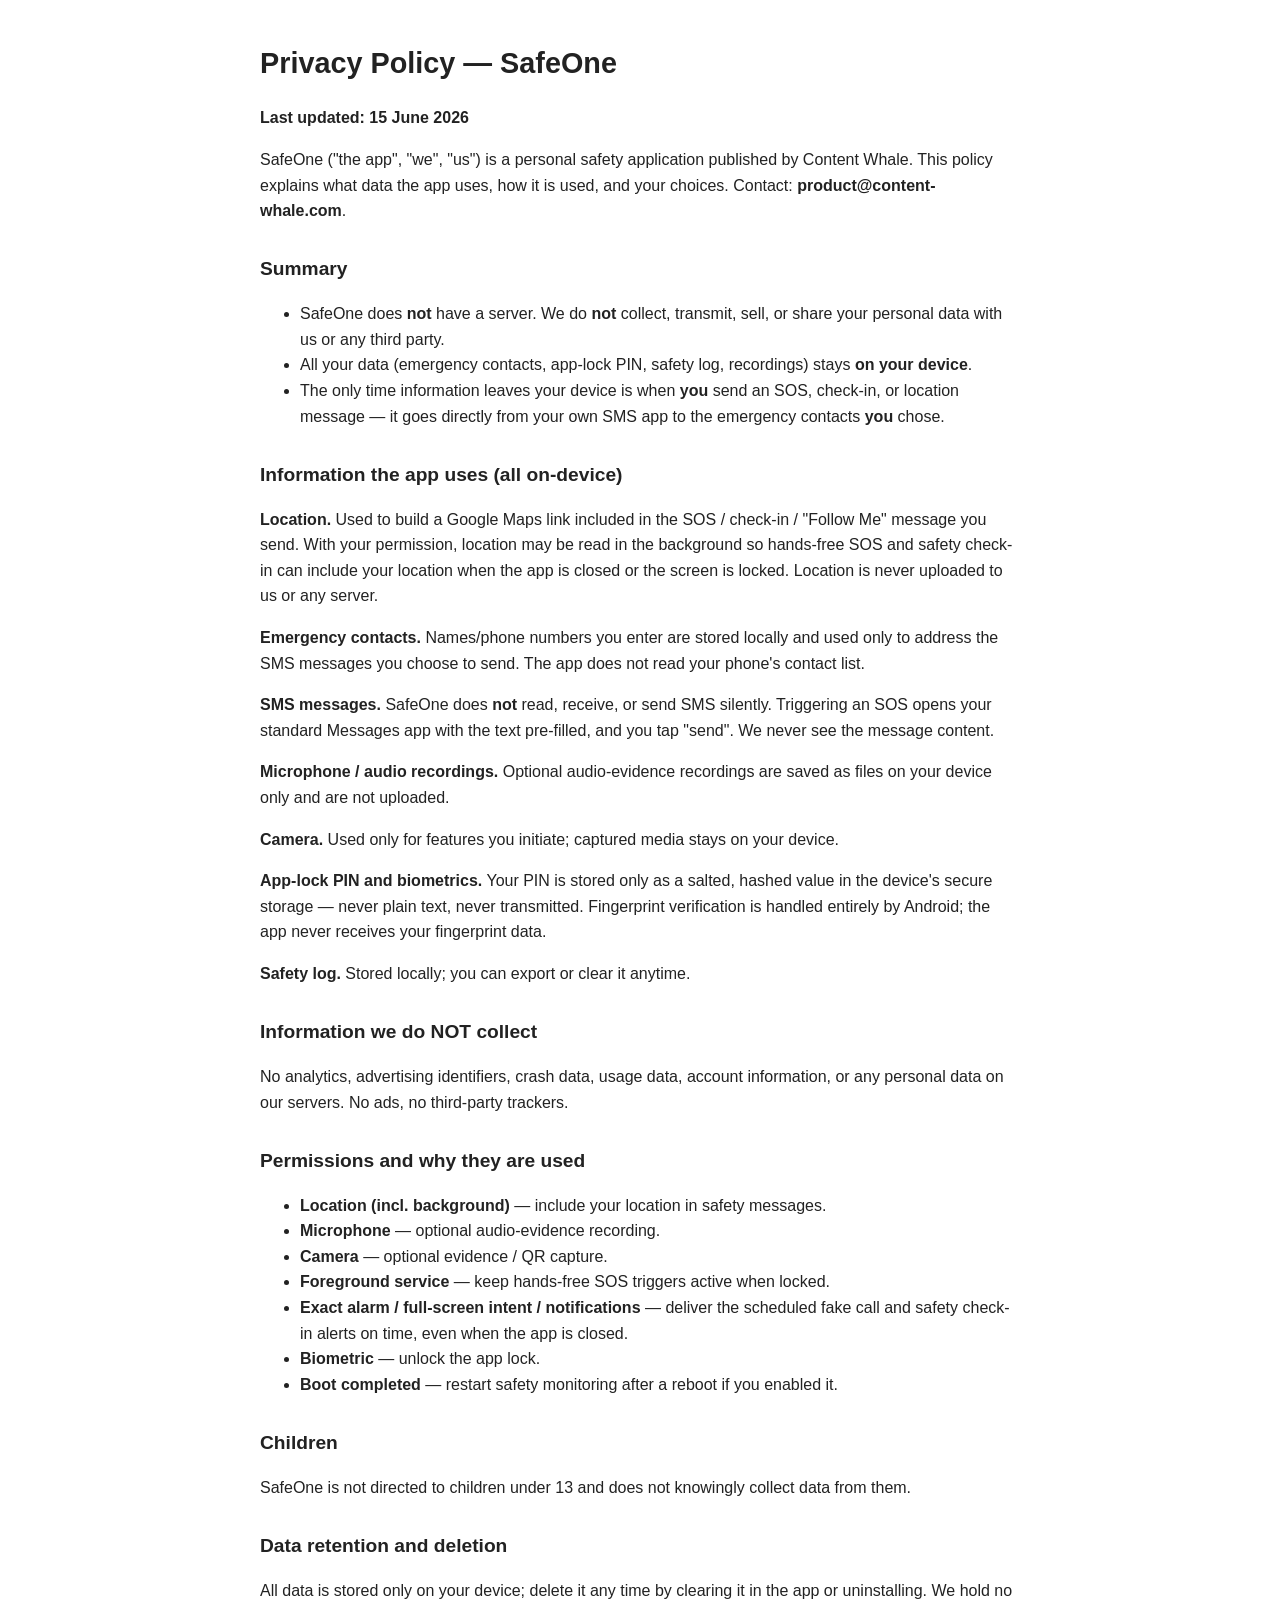
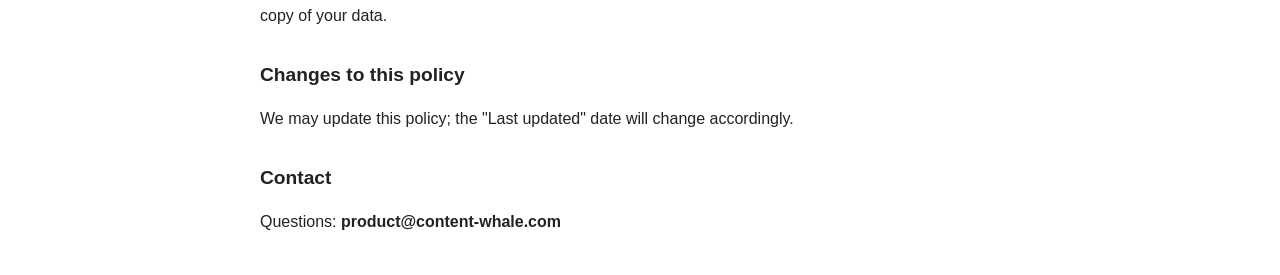
==== docs/index.html @ e4a793a6 "pushing  for playstore" ====
<!DOCTYPE html>
<html lang="en">
<head>
<meta charset="utf-8">
<meta name="viewport" content="width=device-width, initial-scale=1">
<title>SafeOne — Privacy Policy</title>
<style>
  body{font-family:-apple-system,Segoe UI,Roboto,Arial,sans-serif;max-width:760px;
       margin:40px auto;padding:0 20px;line-height:1.6;color:#222}
  h1{font-size:1.8rem} h2{margin-top:1.6em;font-size:1.2rem}
  code{background:#f3f3f3;padding:1px 4px;border-radius:3px}
</style>
</head>
<body>
<h1>Privacy Policy — SafeOne</h1>
<p><strong>Last updated: 15 June 2026</strong></p>
<p>SafeOne ("the app", "we", "us") is a personal safety application published by
Content Whale. This policy explains what data the app uses, how it is used, and
your choices. Contact: <strong>product@content-whale.com</strong>.</p>

<h2>Summary</h2>
<ul>
<li>SafeOne does <strong>not</strong> have a server. We do <strong>not</strong>
collect, transmit, sell, or share your personal data with us or any third party.</li>
<li>All your data (emergency contacts, app-lock PIN, safety log, recordings)
stays <strong>on your device</strong>.</li>
<li>The only time information leaves your device is when <strong>you</strong> send
an SOS, check-in, or location message — it goes directly from your own SMS app to
the emergency contacts <strong>you</strong> chose.</li>
</ul>

<h2>Information the app uses (all on-device)</h2>
<p><strong>Location.</strong> Used to build a Google Maps link included in the
SOS / check-in / "Follow Me" message you send. With your permission, location may
be read in the background so hands-free SOS and safety check-in can include your
location when the app is closed or the screen is locked. Location is never
uploaded to us or any server.</p>
<p><strong>Emergency contacts.</strong> Names/phone numbers you enter are stored
locally and used only to address the SMS messages you choose to send. The app
does not read your phone's contact list.</p>
<p><strong>SMS messages.</strong> SafeOne does <strong>not</strong> read, receive,
or send SMS silently. Triggering an SOS opens your standard Messages app with the
text pre-filled, and you tap "send". We never see the message content.</p>
<p><strong>Microphone / audio recordings.</strong> Optional audio-evidence
recordings are saved as files on your device only and are not uploaded.</p>
<p><strong>Camera.</strong> Used only for features you initiate; captured media
stays on your device.</p>
<p><strong>App-lock PIN and biometrics.</strong> Your PIN is stored only as a
salted, hashed value in the device's secure storage — never plain text, never
transmitted. Fingerprint verification is handled entirely by Android; the app
never receives your fingerprint data.</p>
<p><strong>Safety log.</strong> Stored locally; you can export or clear it anytime.</p>

<h2>Information we do NOT collect</h2>
<p>No analytics, advertising identifiers, crash data, usage data, account
information, or any personal data on our servers. No ads, no third-party trackers.</p>

<h2>Permissions and why they are used</h2>
<ul>
<li><strong>Location (incl. background)</strong> — include your location in safety messages.</li>
<li><strong>Microphone</strong> — optional audio-evidence recording.</li>
<li><strong>Camera</strong> — optional evidence / QR capture.</li>
<li><strong>Foreground service</strong> — keep hands-free SOS triggers active when locked.</li>
<li><strong>Exact alarm / full-screen intent / notifications</strong> — deliver the
scheduled fake call and safety check-in alerts on time, even when the app is closed.</li>
<li><strong>Biometric</strong> — unlock the app lock.</li>
<li><strong>Boot completed</strong> — restart safety monitoring after a reboot if you enabled it.</li>
</ul>

<h2>Children</h2>
<p>SafeOne is not directed to children under 13 and does not knowingly collect
data from them.</p>

<h2>Data retention and deletion</h2>
<p>All data is stored only on your device; delete it any time by clearing it in
the app or uninstalling. We hold no copy of your data.</p>

<h2>Changes to this policy</h2>
<p>We may update this policy; the "Last updated" date will change accordingly.</p>

<h2>Contact</h2>
<p>Questions: <strong>product@content-whale.com</strong></p>
</body>
</html>
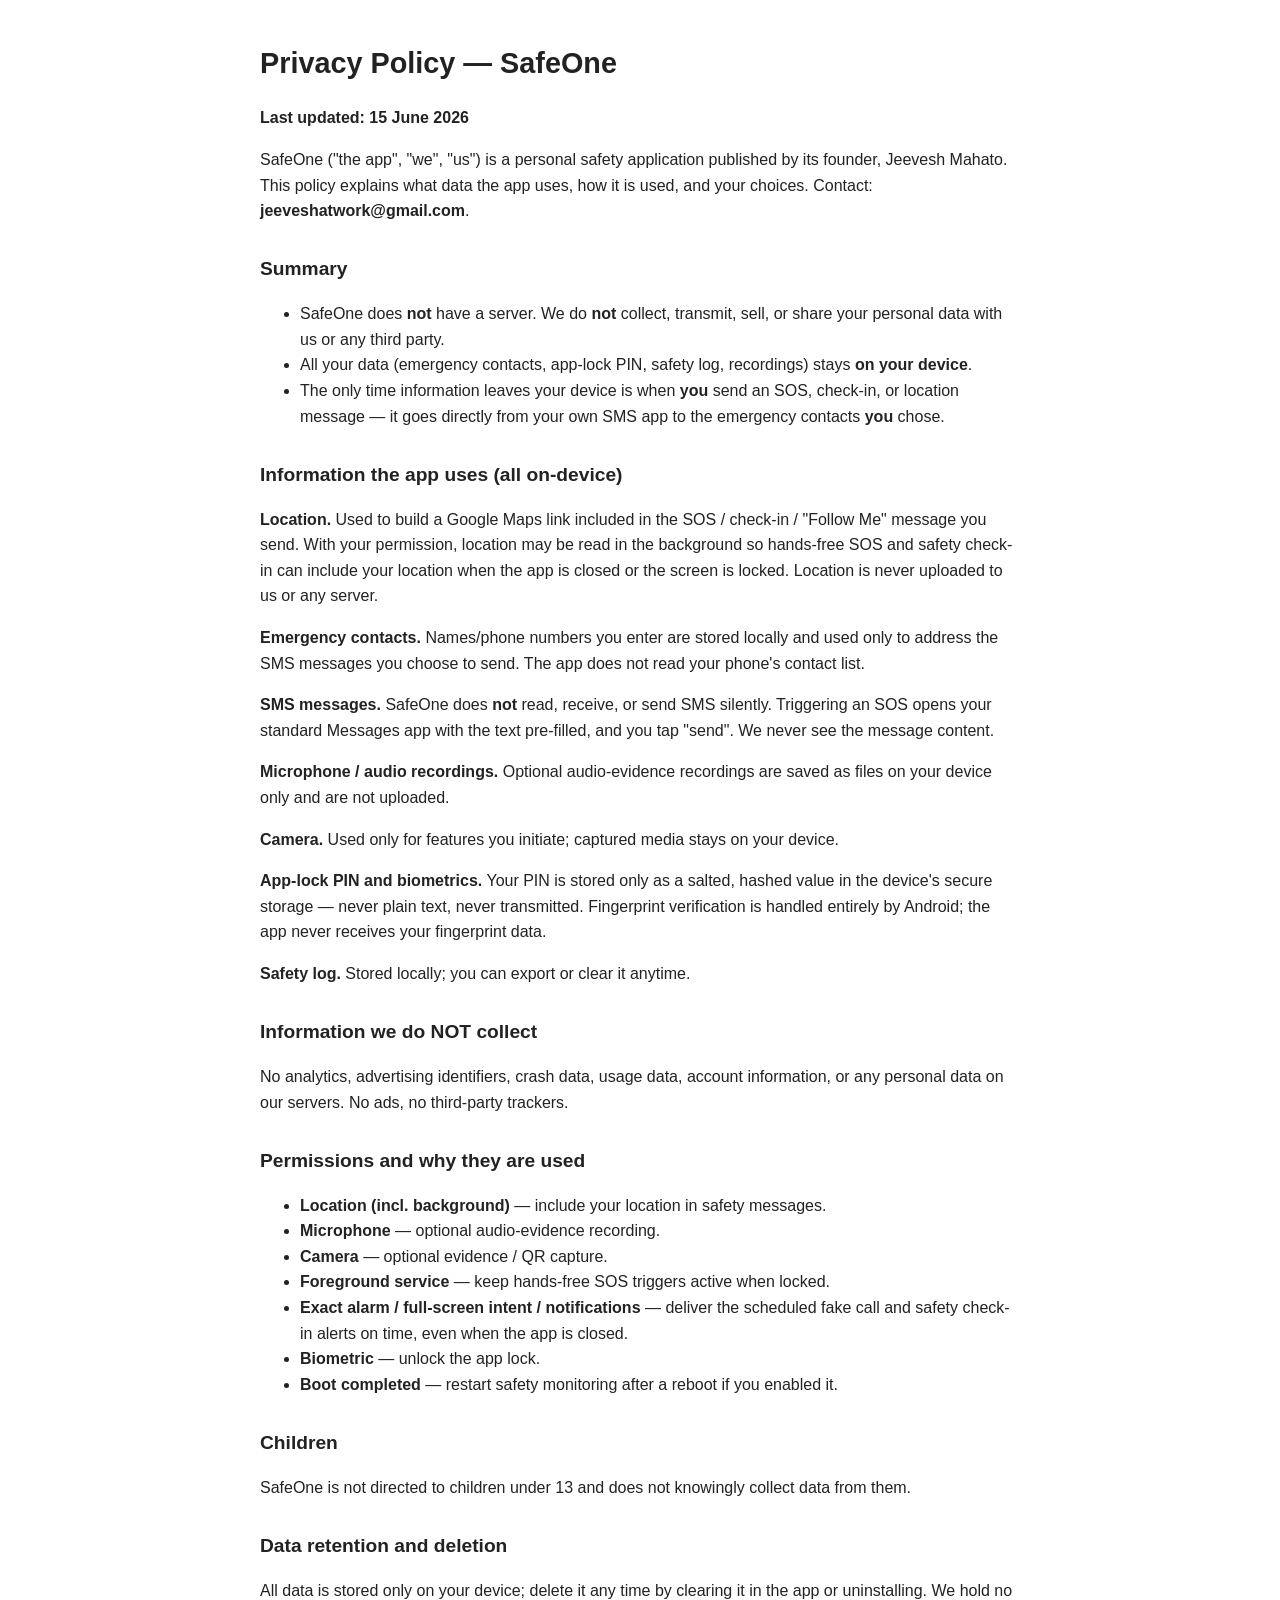
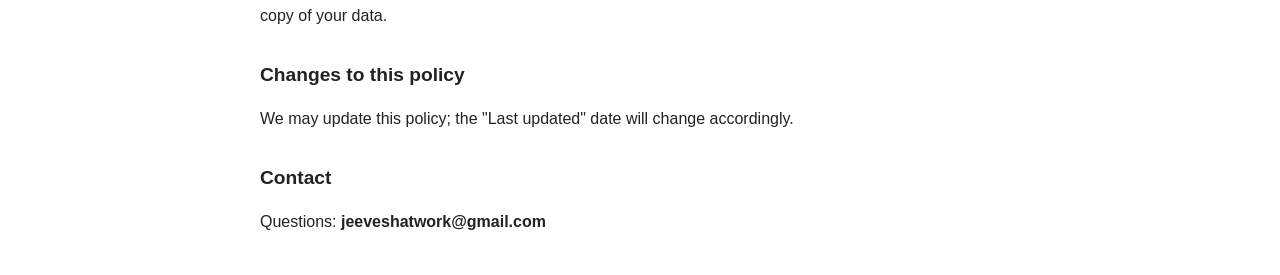
==== commit 6a96161d: "updates for mail" ====
--- a/docs/index.html
+++ b/docs/index.html
@@ -14,9 +14,9 @@
 <body>
 <h1>Privacy Policy — SafeOne</h1>
 <p><strong>Last updated: 15 June 2026</strong></p>
-<p>SafeOne ("the app", "we", "us") is a personal safety application published by
-Content Whale. This policy explains what data the app uses, how it is used, and
-your choices. Contact: <strong>product@content-whale.com</strong>.</p>
+<p>SafeOne ("the app", "we", "us") is a personal safety application published by its founder,
+Jeevesh Mahato. This policy explains what data the app uses, how it is used, and
+your choices. Contact: <strong>jeeveshatwork@gmail.com</strong>.</p>
 
 <h2>Summary</h2>
 <ul>
@@ -79,6 +79,6 @@
 <p>We may update this policy; the "Last updated" date will change accordingly.</p>
 
 <h2>Contact</h2>
-<p>Questions: <strong>product@content-whale.com</strong></p>
+<p>Questions: <strong>jeeveshatwork@gmail.com</strong></p>
 </body>
 </html>
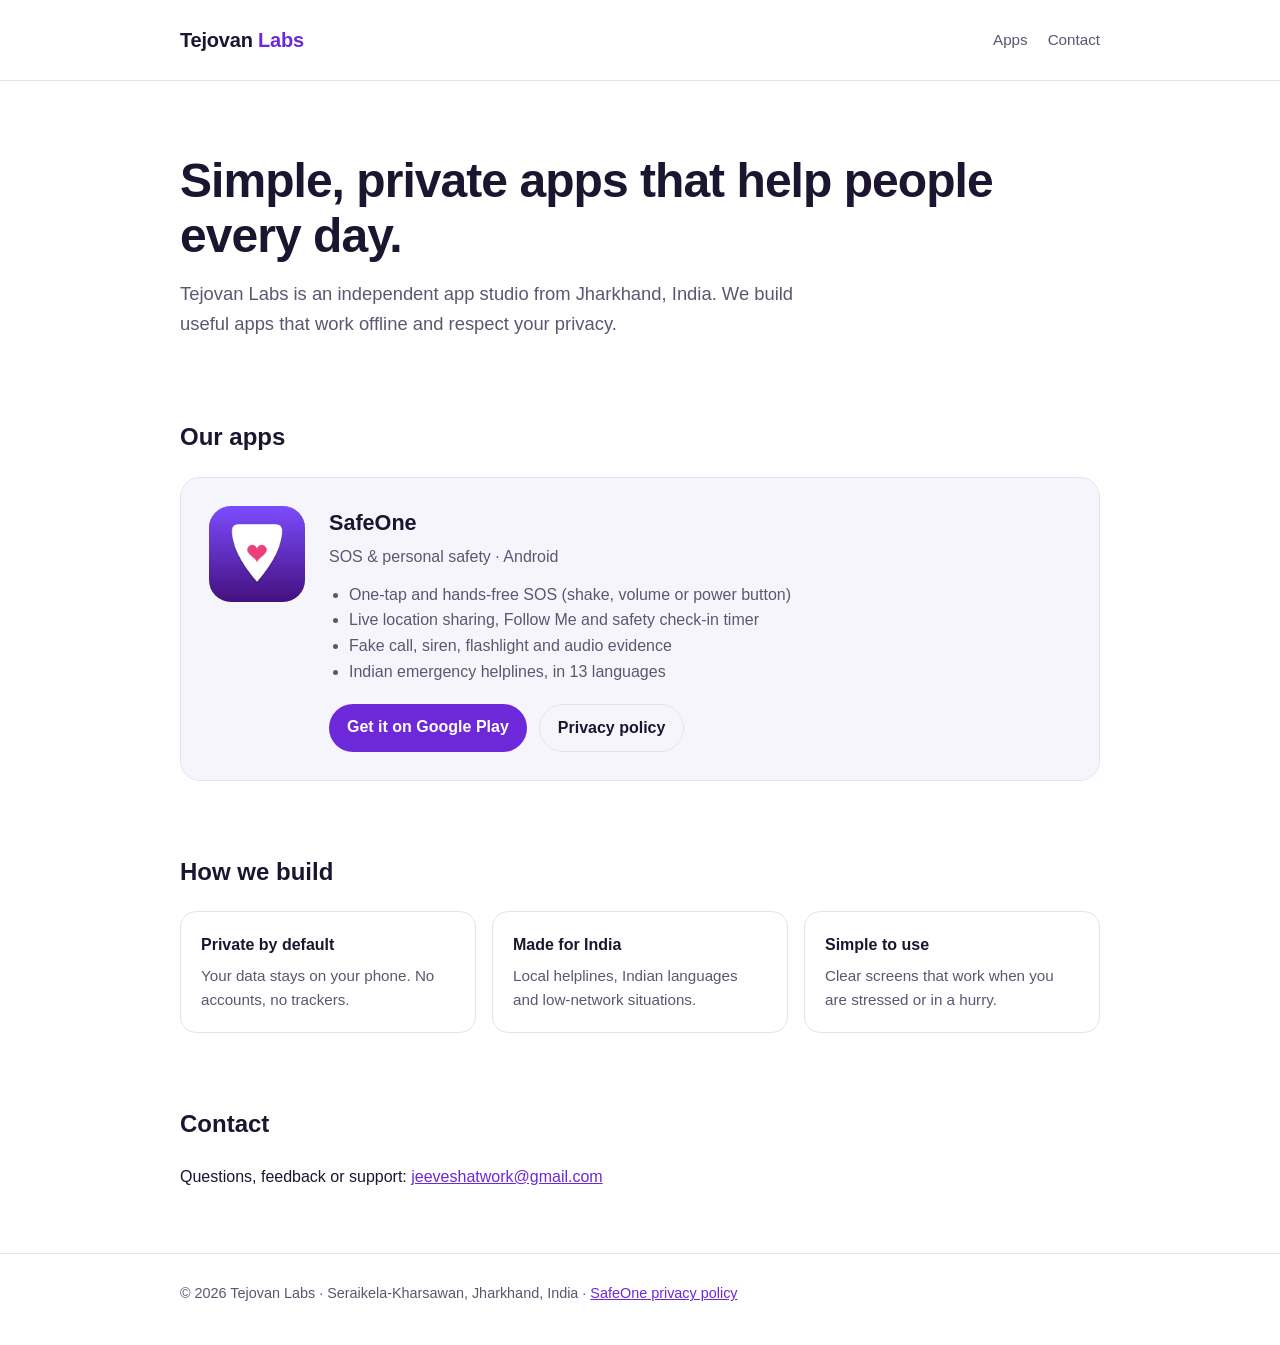
==== commit 5b9f0f25: "name-chnages-after-live" ====
--- a/docs/index.html
+++ b/docs/index.html
@@ -3,82 +3,109 @@
 <head>
 <meta charset="utf-8">
 <meta name="viewport" content="width=device-width, initial-scale=1">
-<title>SafeOne — Privacy Policy</title>
+<title>Tejovan Labs</title>
+<meta name="description" content="Tejovan Labs builds simple, private apps that help people every day. Makers of SafeOne, the personal safety app.">
+<link rel="icon" href="assets/safeone-icon.png">
 <style>
-  body{font-family:-apple-system,Segoe UI,Roboto,Arial,sans-serif;max-width:760px;
-       margin:40px auto;padding:0 20px;line-height:1.6;color:#222}
-  h1{font-size:1.8rem} h2{margin-top:1.6em;font-size:1.2rem}
-  code{background:#f3f3f3;padding:1px 4px;border-radius:3px}
+  :root{
+    --bg:#ffffff; --surface:#f7f5fc; --text:#1c1530; --muted:#5d5670;
+    --brand:#6d28d9; --brand-2:#7c3aed; --line:#e7e2f3; --on-brand:#ffffff;
+  }
+  @media (prefers-color-scheme: dark){
+    :root{
+      --bg:#120e1c; --surface:#1d1730; --text:#f2eefb; --muted:#b4abc8;
+      --brand:#a78bfa; --brand-2:#8b5cf6; --line:#2e2645; --on-brand:#120e1c;
+    }
+  }
+  *{box-sizing:border-box}
+  body{margin:0;background:var(--bg);color:var(--text);
+       font-family:-apple-system,Segoe UI,Roboto,Arial,sans-serif;line-height:1.6}
+  a{color:var(--brand)}
+  .wrap{max-width:960px;margin:0 auto;padding:0 20px}
+  header{padding:24px 0;border-bottom:1px solid var(--line)}
+  header .wrap{display:flex;align-items:center;justify-content:space-between;gap:16px}
+  .logo{font-weight:800;font-size:1.25rem;letter-spacing:-.01em;color:var(--text);text-decoration:none}
+  .logo span{color:var(--brand)}
+  nav a{margin-left:20px;text-decoration:none;color:var(--muted);font-size:.95rem}
+  .hero{padding:72px 0 56px}
+  .hero h1{font-size:clamp(2rem,5vw,3rem);line-height:1.15;margin:0 0 16px;letter-spacing:-.02em}
+  .hero p{font-size:1.15rem;color:var(--muted);max-width:620px;margin:0}
+  h2{font-size:1.5rem;margin:0 0 20px}
+  .card{display:flex;gap:24px;align-items:flex-start;background:var(--surface);
+        border:1px solid var(--line);border-radius:20px;padding:28px}
+  .card img{width:96px;height:96px;border-radius:22px;flex:none}
+  .card h3{margin:0 0 4px;font-size:1.35rem}
+  .tag{color:var(--muted);margin:0 0 12px}
+  .card ul{margin:0 0 20px;padding-left:20px;color:var(--muted)}
+  .btns{display:flex;flex-wrap:wrap;gap:12px}
+  .btn{display:inline-block;padding:10px 18px;border-radius:999px;text-decoration:none;font-weight:600}
+  .btn.primary{background:var(--brand);color:var(--on-brand)}
+  .btn.ghost{border:1px solid var(--line);color:var(--text)}
+  section{padding:24px 0 48px}
+  .values{display:grid;grid-template-columns:repeat(auto-fit,minmax(220px,1fr));gap:16px}
+  .values div{border:1px solid var(--line);border-radius:16px;padding:20px}
+  .values h4{margin:0 0 6px}
+  .values p{margin:0;color:var(--muted);font-size:.95rem}
+  footer{border-top:1px solid var(--line);padding:28px 0 40px;color:var(--muted);font-size:.9rem}
+  @media (max-width:560px){
+    .card{flex-direction:column}
+    nav a{margin-left:12px}
+  }
 </style>
 </head>
 <body>
-<h1>Privacy Policy — SafeOne</h1>
-<p><strong>Last updated: 15 June 2026</strong></p>
-<p>SafeOne ("the app", "we", "us") is a personal safety application published by its founder,
-Jeevesh Mahato. This policy explains what data the app uses, how it is used, and
-your choices. Contact: <strong>jeeveshatwork@gmail.com</strong>.</p>
+<header>
+  <div class="wrap">
+    <a class="logo" href="./">Tejovan<span> Labs</span></a>
+    <nav><a href="#apps">Apps</a><a href="#contact">Contact</a></nav>
+  </div>
+</header>
 
-<h2>Summary</h2>
-<ul>
-<li>SafeOne does <strong>not</strong> have a server. We do <strong>not</strong>
-collect, transmit, sell, or share your personal data with us or any third party.</li>
-<li>All your data (emergency contacts, app-lock PIN, safety log, recordings)
-stays <strong>on your device</strong>.</li>
-<li>The only time information leaves your device is when <strong>you</strong> send
-an SOS, check-in, or location message — it goes directly from your own SMS app to
-the emergency contacts <strong>you</strong> chose.</li>
-</ul>
+<main class="wrap">
+  <div class="hero">
+    <h1>Simple, private apps that help people every day.</h1>
+    <p>Tejovan Labs is an independent app studio from Jharkhand, India. We build
+    useful apps that work offline and respect your privacy.</p>
+  </div>
 
-<h2>Information the app uses (all on-device)</h2>
-<p><strong>Location.</strong> Used to build a Google Maps link included in the
-SOS / check-in / "Follow Me" message you send. With your permission, location may
-be read in the background so hands-free SOS and safety check-in can include your
-location when the app is closed or the screen is locked. Location is never
-uploaded to us or any server.</p>
-<p><strong>Emergency contacts.</strong> Names/phone numbers you enter are stored
-locally and used only to address the SMS messages you choose to send. The app
-does not read your phone's contact list.</p>
-<p><strong>SMS messages.</strong> SafeOne does <strong>not</strong> read, receive,
-or send SMS silently. Triggering an SOS opens your standard Messages app with the
-text pre-filled, and you tap "send". We never see the message content.</p>
-<p><strong>Microphone / audio recordings.</strong> Optional audio-evidence
-recordings are saved as files on your device only and are not uploaded.</p>
-<p><strong>Camera.</strong> Used only for features you initiate; captured media
-stays on your device.</p>
-<p><strong>App-lock PIN and biometrics.</strong> Your PIN is stored only as a
-salted, hashed value in the device's secure storage — never plain text, never
-transmitted. Fingerprint verification is handled entirely by Android; the app
-never receives your fingerprint data.</p>
-<p><strong>Safety log.</strong> Stored locally; you can export or clear it anytime.</p>
+  <section id="apps">
+    <h2>Our apps</h2>
+    <div class="card">
+      <img src="assets/safeone-icon.png" alt="SafeOne app icon">
+      <div>
+        <h3>SafeOne</h3>
+        <p class="tag">SOS &amp; personal safety · Android</p>
+        <ul>
+          <li>One-tap and hands-free SOS (shake, volume or power button)</li>
+          <li>Live location sharing, Follow Me and safety check-in timer</li>
+          <li>Fake call, siren, flashlight and audio evidence</li>
+          <li>Indian emergency helplines, in 13 languages</li>
+        </ul>
+        <div class="btns">
+          <a class="btn primary" href="https://play.google.com/store/apps/details?id=com.safeone.app">Get it on Google Play</a>
+          <a class="btn ghost" href="privacy.html">Privacy policy</a>
+        </div>
+      </div>
+    </div>
+  </section>
 
-<h2>Information we do NOT collect</h2>
-<p>No analytics, advertising identifiers, crash data, usage data, account
-information, or any personal data on our servers. No ads, no third-party trackers.</p>
+  <section>
+    <h2>How we build</h2>
+    <div class="values">
+      <div><h4>Private by default</h4><p>Your data stays on your phone. No accounts, no trackers.</p></div>
+      <div><h4>Made for India</h4><p>Local helplines, Indian languages and low-network situations.</p></div>
+      <div><h4>Simple to use</h4><p>Clear screens that work when you are stressed or in a hurry.</p></div>
+    </div>
+  </section>
 
-<h2>Permissions and why they are used</h2>
-<ul>
-<li><strong>Location (incl. background)</strong> — include your location in safety messages.</li>
-<li><strong>Microphone</strong> — optional audio-evidence recording.</li>
-<li><strong>Camera</strong> — optional evidence / QR capture.</li>
-<li><strong>Foreground service</strong> — keep hands-free SOS triggers active when locked.</li>
-<li><strong>Exact alarm / full-screen intent / notifications</strong> — deliver the
-scheduled fake call and safety check-in alerts on time, even when the app is closed.</li>
-<li><strong>Biometric</strong> — unlock the app lock.</li>
-<li><strong>Boot completed</strong> — restart safety monitoring after a reboot if you enabled it.</li>
-</ul>
+  <section id="contact">
+    <h2>Contact</h2>
+    <p>Questions, feedback or support: <a href="mailto:jeeveshatwork@gmail.com">jeeveshatwork@gmail.com</a></p>
+  </section>
+</main>
 
-<h2>Children</h2>
-<p>SafeOne is not directed to children under 13 and does not knowingly collect
-data from them.</p>
-
-<h2>Data retention and deletion</h2>
-<p>All data is stored only on your device; delete it any time by clearing it in
-the app or uninstalling. We hold no copy of your data.</p>
-
-<h2>Changes to this policy</h2>
-<p>We may update this policy; the "Last updated" date will change accordingly.</p>
-
-<h2>Contact</h2>
-<p>Questions: <strong>jeeveshatwork@gmail.com</strong></p>
+<footer>
+  <div class="wrap">© 2026 Tejovan Labs · Seraikela-Kharsawan, Jharkhand, India · <a href="privacy.html">SafeOne privacy policy</a></div>
+</footer>
 </body>
 </html>
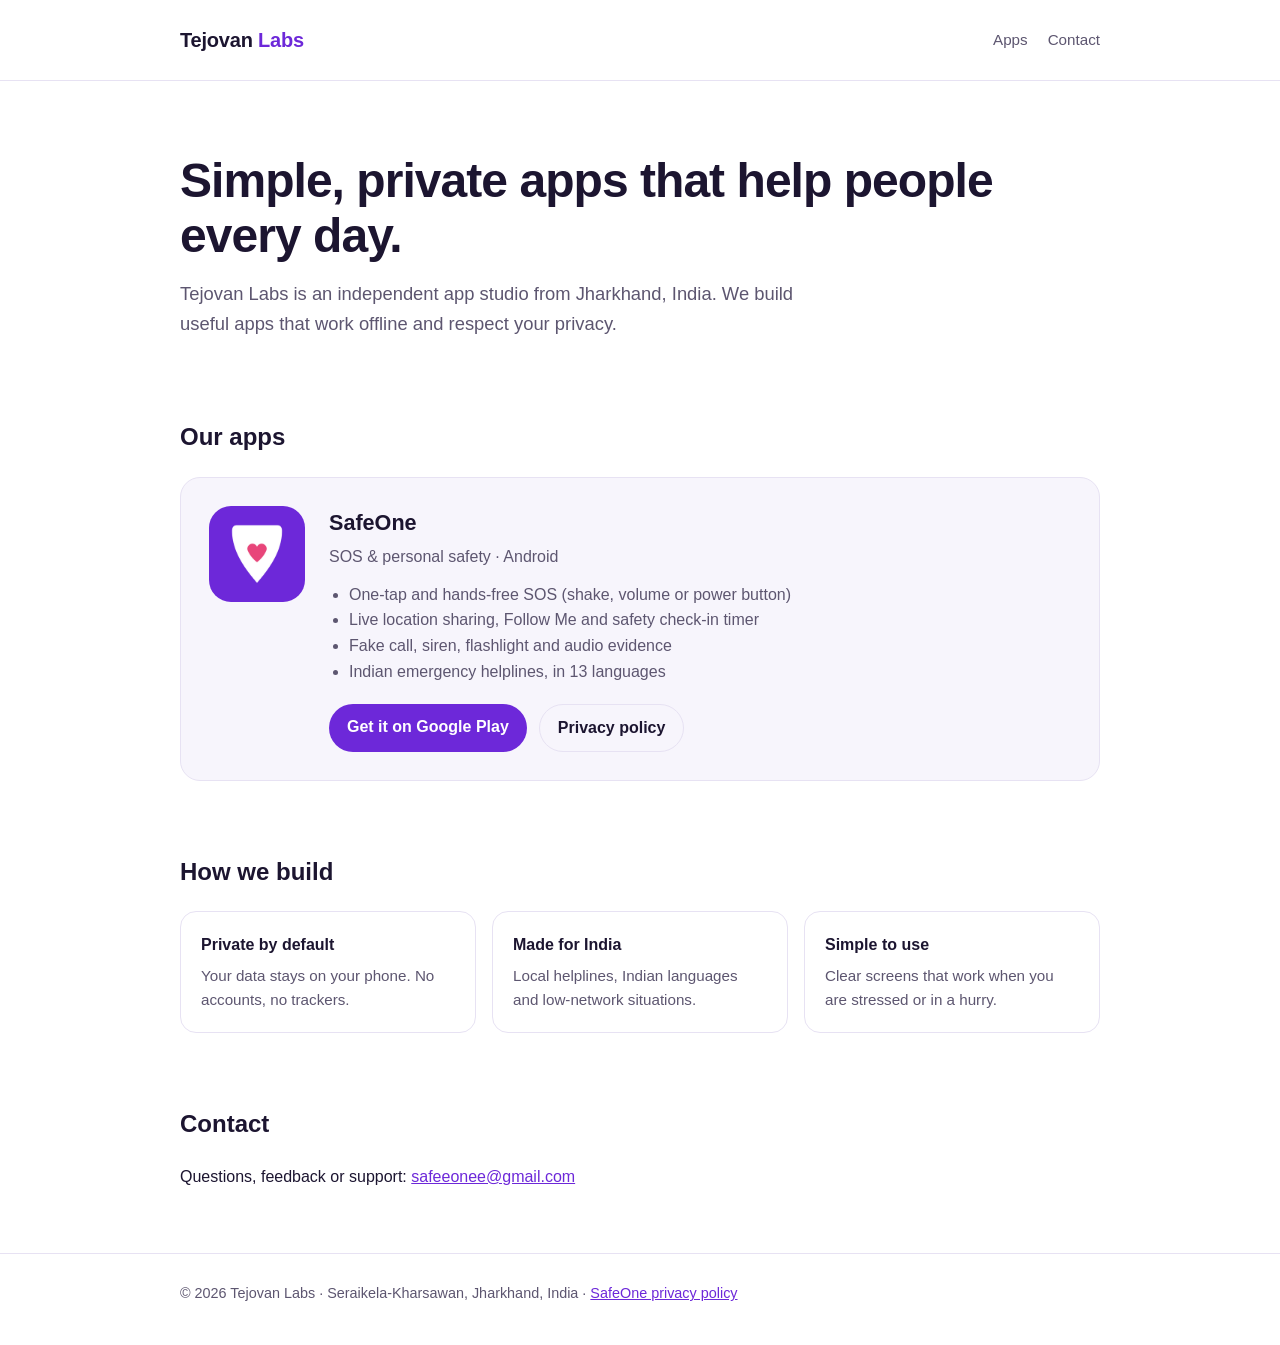
==== commit 4bc3c5de: "Use safeeonee@gmail.com as the public contact; stop tracking personal PDFs - Replace the support/con" ====
--- a/docs/index.html
+++ b/docs/index.html
@@ -100,7 +100,7 @@
 
   <section id="contact">
     <h2>Contact</h2>
-    <p>Questions, feedback or support: <a href="mailto:jeeveshatwork@gmail.com">jeeveshatwork@gmail.com</a></p>
+    <p>Questions, feedback or support: <a href="mailto:safeeonee@gmail.com">safeeonee@gmail.com</a></p>
   </section>
 </main>
 
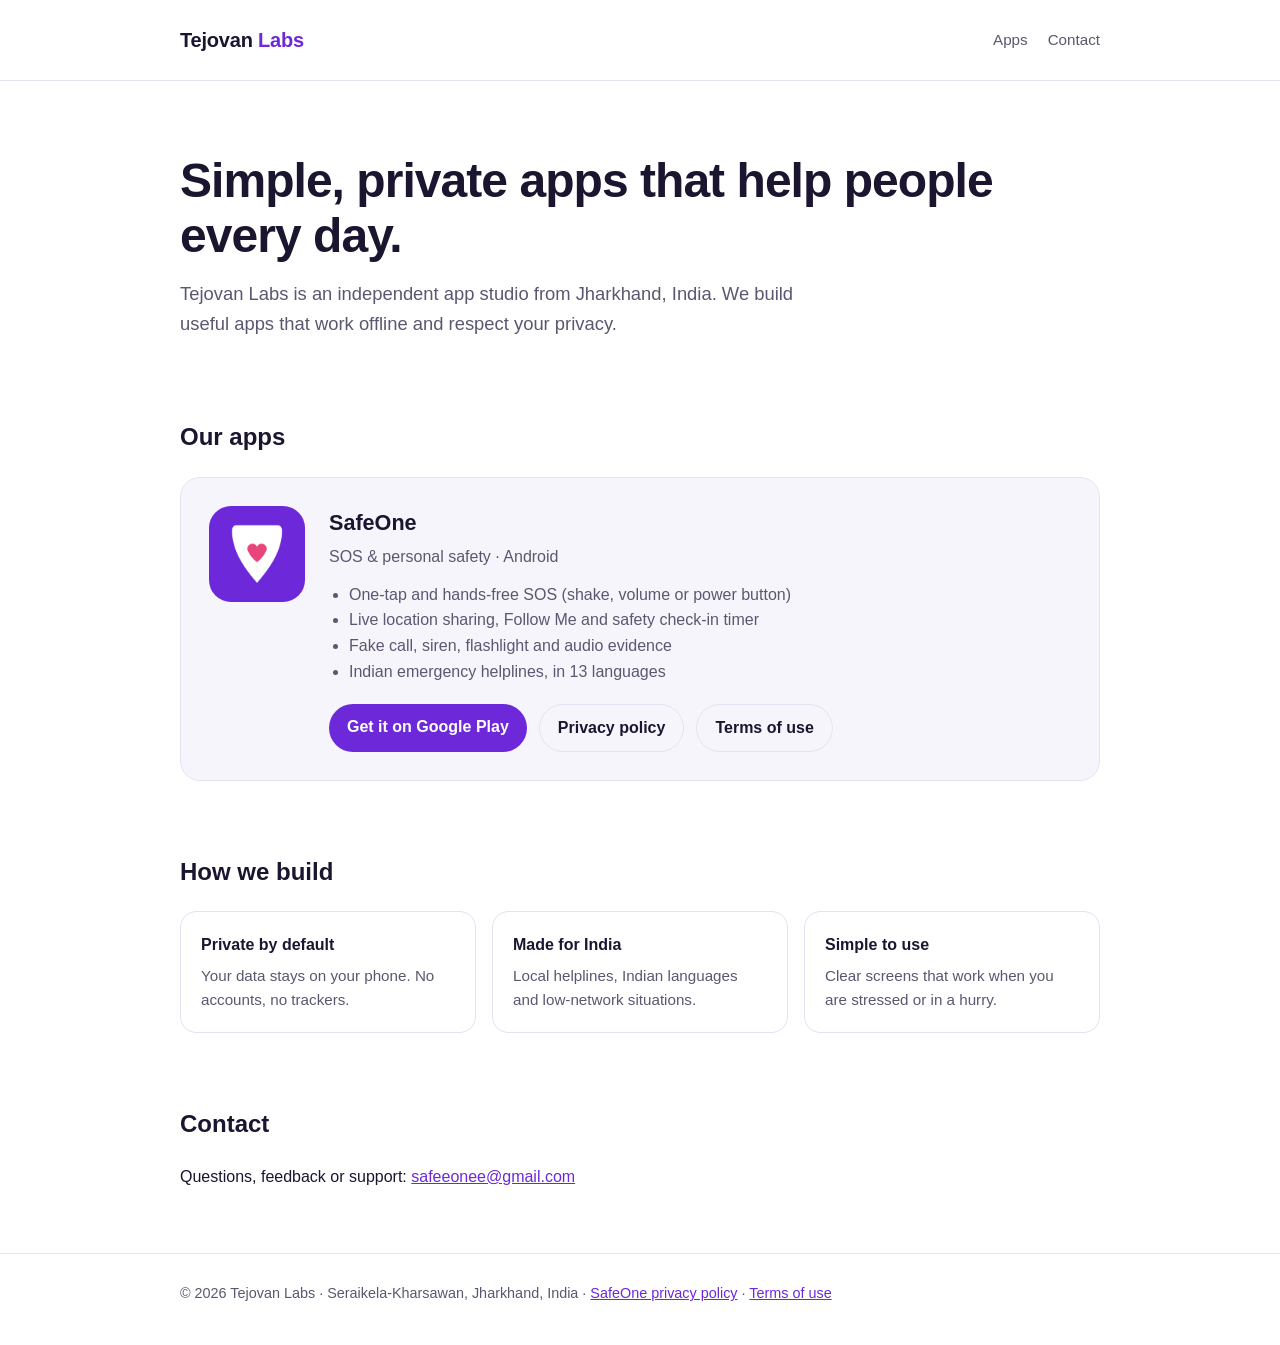
==== commit c3ec50f8: "safety-terms-update" ====
--- a/docs/index.html
+++ b/docs/index.html
@@ -84,6 +84,7 @@
         <div class="btns">
           <a class="btn primary" href="https://play.google.com/store/apps/details?id=com.safeone.app">Get it on Google Play</a>
           <a class="btn ghost" href="privacy.html">Privacy policy</a>
+          <a class="btn ghost" href="terms.html">Terms of use</a>
         </div>
       </div>
     </div>
@@ -105,7 +106,7 @@
 </main>
 
 <footer>
-  <div class="wrap">© 2026 Tejovan Labs · Seraikela-Kharsawan, Jharkhand, India · <a href="privacy.html">SafeOne privacy policy</a></div>
+  <div class="wrap">© 2026 Tejovan Labs · Seraikela-Kharsawan, Jharkhand, India · <a href="privacy.html">SafeOne privacy policy</a> · <a href="terms.html">Terms of use</a></div>
 </footer>
 </body>
 </html>
